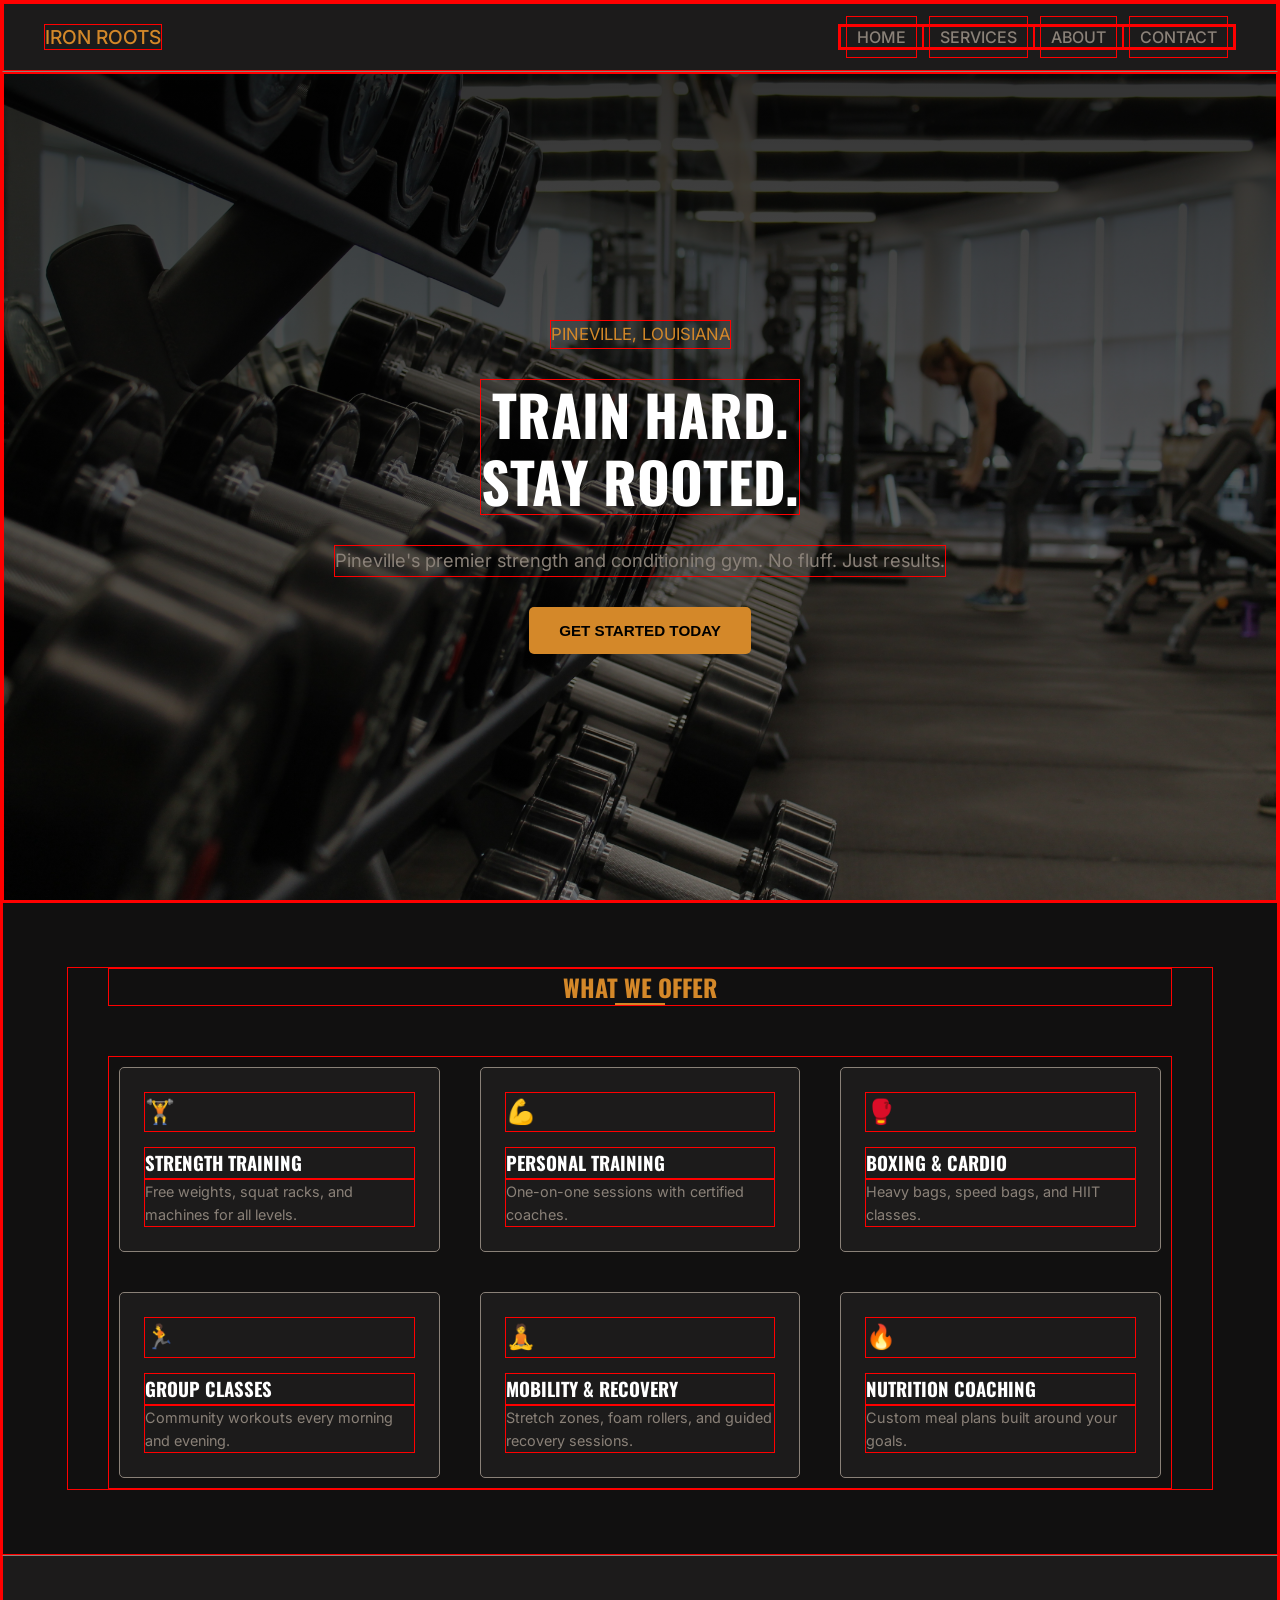
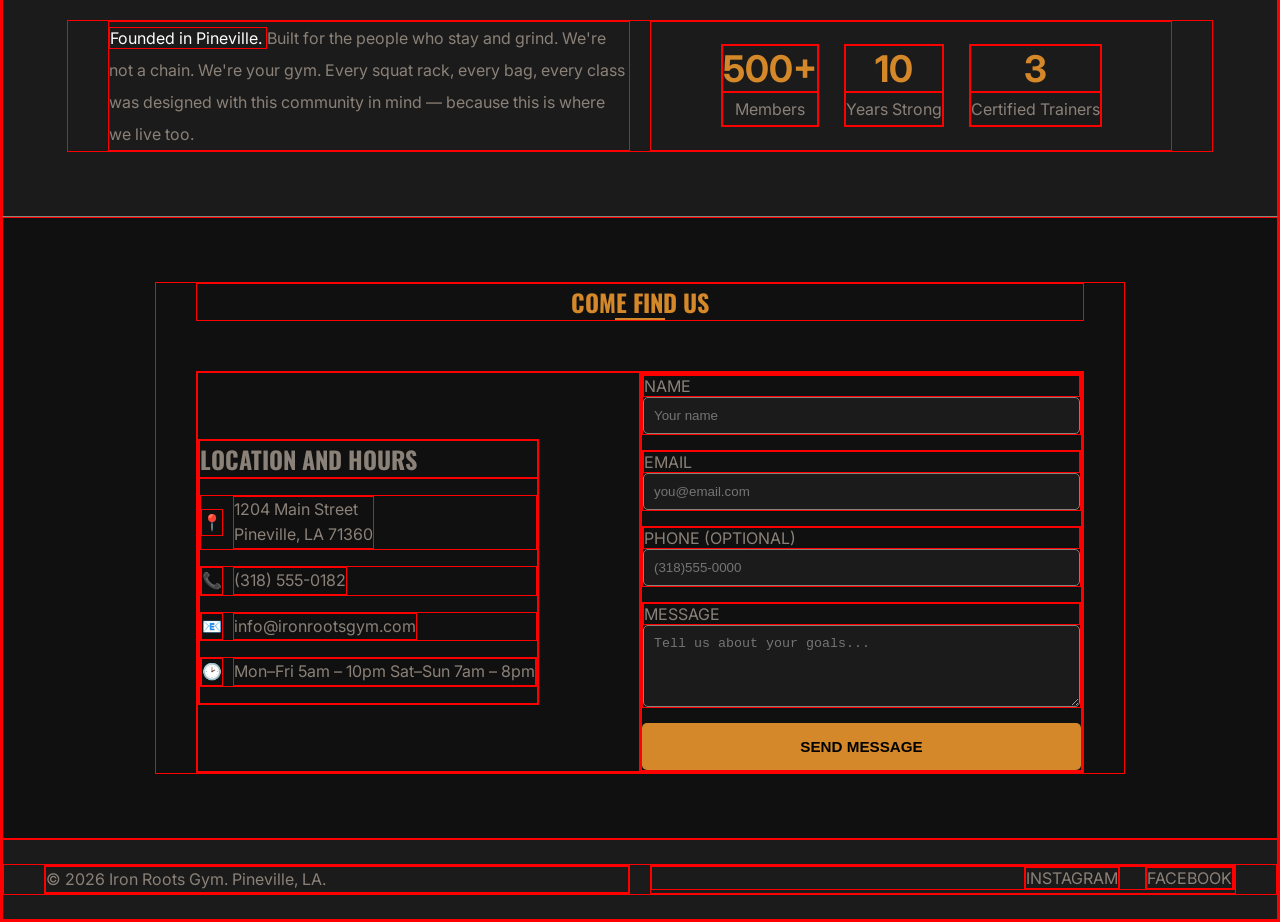
==== Iron-Roots/index.html @ d6eea3cb "Initial commit" ====
<!DOCTYPE html>
<html lang="en">

<head>
    <meta charset="UTF-8">
    <meta name="viewport" content="width=device-width, initial-scale=1.0">
    <link rel="stylesheet" href="css/style.css">
    <title>Iron Roots</title>
</head>

<body>
    <div class="navbar">
        <div class="container flex">
            <h1>IRON ROOTS</h1>
            <nav>
                <ul>
                    <li><a href="#">HOME</a></li>
                    <li><a href="#">SERVICES</a></li>
                    <li><a href="#">ABOUT</a></li>
                    <li><a href="#">CONTACT</a></li>
                </ul>
            </nav>
        </div>
    </div>

    <section class="home-page">
        <div class="container flex">
            <p class="home-page-location">PINEVILLE, LOUISIANA</p>
            <h1>TRAIN HARD.<br>STAY ROOTED.</h1>
            <p class="paragraph-text">Pineville's premier strength and conditioning gym. No fluff. Just
                results.</p>
            <button class="btn">GET STARTED TODAY</button>
        </div>
    </section>

    <section class="services bg-primary p-5">
        <div class="container">
            <h1 class="section-header short-border">WHAT WE OFFER</h1>
            <div class="grid">
                <div class="card p-2">
                    <h1>🏋️</h1>
                    <h3>STRENGTH TRAINING</h3>
                    <p class="paragraph-text">Free weights, squat racks, and machines for all levels.</p>
                </div>
                <div class="card p-2">
                    <h1>💪</h1>
                    <h3>PERSONAL TRAINING</h3>
                    <p class="paragraph-text">One-on-one sessions with certified coaches.</p>
                </div>
                <div class="card p-2">
                    <h1>🥊</h1>
                    <h3>BOXING & CARDIO</h3>
                    <p class="paragraph-text">Heavy bags, speed bags, and HIIT classes.</p>
                </div>
                <div class="card p-2">
                    <h1>🏃</h1>
                    <h3>GROUP CLASSES</h3>
                    <p class="paragraph-text">Community workouts every morning and evening.</p>
                </div>
                <div class="card p-2">
                    <h1>🧘</h1>
                    <h3>MOBILITY & RECOVERY</h3>
                    <p class="paragraph-text">Stretch zones, foam rollers, and guided recovery sessions.</p>
                </div>
                <div class="card p-2">
                    <h1>🔥</h1>
                    <h3>NUTRITION COACHING</h3>
                    <p class="paragraph-text">Custom meal plans built around your goals.</p>
                </div>
            </div>
        </div>
    </section>

    <section class="banner bg-secondary p-5">
        <div class="container grid grid-2">
            <p><span>Founded in Pineville. </span> Built for the people who stay and grind. We're not a chain. We're
                your gym. Every squat rack, every bag, every class was designed with this community in mind —
                because this is where we live too.</p>
            <div class="flex">
                <div>
                    <h1>500+</h1>
                    <p>Members</p>
                </div>
                <div>
                    <h1>10</h1>
                    <p>Years Strong</p>
                </div>
                <div>
                    <h1>3</h1>
                    <p>Certified Trainers</p>
                </div>
            </div>
        </div>
    </section>

    <section class="contact bg-primary p-5">
        <div class="container">
            <h1 class="section-header short-border">COME FIND US</h1>
            <div class="grid-2">
                <div class="contact-info flex">
                    <div class="contact-format">
                        <h2>LOCATION AND HOURS</h2>
                        <div class="contact-center">
                            <div class="contact-item flex">
                                <p>📍</p>
                                <p>1204 Main Street<br>
                                    Pineville, LA 71360</p>
                            </div>

                            <div class="contact-item flex">
                                <p>📞</p>
                                <p>(318) 555-0182</p>
                            </div>

                            <div class="contact-item flex">
                                <p>📧</p>
                                <p>info@ironrootsgym.com</p>
                            </div>

                            <div class="contact-item flex">
                                <p>🕑</p>
                                <p>Mon–Fri 5am – 10pm
                                    Sat–Sun 7am – 8pm</p>
                            </div>
                        </div>
                    </div>
                </div>

                <div class="contact-form">
                    <form>
                        <div class="form-control">
                            <label>NAME</label>
                            <input type="text" name="name" placeholder="Your name">
                        </div>
                        <div class="form-control">
                            <label>EMAIL</label>
                            <input type="email" name="email" placeholder="you@email.com">
                        </div>
                        <div class="form-control">
                            <label>PHONE (OPTIONAL)</label>
                            <input type="number" name="phone number" placeholder="(318)555-0000">
                        </div>
                        <div class="form-control">
                            <label>MESSAGE</label>
                            <textarea name="message" rows="4" cols="50"
                                placeholder="Tell us about your goals..."></textarea>
                        </div>
                        <input type="submit" value="SEND MESSAGE" class="btn">
                    </form>
                </div>
            </div>
        </div>
    </section>

    <footer class="footer py-2">
        <div class="container grid grid-2">
            <div class="copyright">
                <p>© 2026 Iron Roots Gym. Pineville, LA.</p>
            </div>

            <div class="social-media">
                <ul>
                    <li><a href="#">INSTAGRAM</a></li>
                    <li><a href="#">FACEBOOK</a></li>
                </ul>
            </div>
        </div>
    </footer>

</body>

</html>
---- Iron-Roots/css/style.css ----
@import url('https://fonts.googleapis.com/css2?family=Inter:ital,opsz,wght@0,14..32,100..900;1,14..32,100..900&family=Lato:wght@300&family=Oswald:wght@200..700&display=swap');


:root {
    --primary-color: #D48829;
    --secondary-color: #1C1B1B;
    --paragraph-text-color: #8A8178;
    --header-font: "Oswald", sans-serif;
    --paragraph-font: "Inter", sans-serif;
    --primary-background-color: #111010;
    --secondary-background-color: #1C1B1B
}

* {
    box-sizing: border-box;
    margin: 0;
    padding: 0;
    list-style: none;
    border: 1px solid red;
}

a {
    text-decoration: none;
}

p {
    line-height: 1.6;
}


.container {
    max-width: 1600px;
    margin: 0 auto;
    padding: 0 40px;
}

.flex {
    display: flex;
    justify-content: center;
    align-items: center;
    height: 100%;
}

/* NAVBAR */

.navbar {
    background-color: var(--secondary-color);
    color: var(--primary-color);
    height: 70px;
    font-family: var(--paragraph-font);
    border-bottom: 1px solid #8A8178;
    position: sticky;
    top: 0;
    z-index: 999;
}

.navbar .flex {
    justify-content: space-between;
}

.navbar ul {
    display: flex;
}

.navbar li {
    cursor: pointer;
}

.navbar a {
    padding: 10px;
    margin: 0 5px;
    color: var(--paragraph-text-color);
    font-size: 1rem;
    font-weight: 500;
}

.navbar a:hover {
    color: var(--primary-color);
    transition: 0.3s ease;
}

.navbar a:focus {
    color: var(--primary-color);
    border-bottom: 2px solid var(--primary-color);
}

.navbar h1 {
    font-size: 1.2rem;
    font-weight: 500;
}

/* Home Page */
.home-page {
    background-image:  linear-gradient(rgba(0, 0, 0, 0.8), rgba(0, 0, 0, 0.5)), 
    url("../images/gym-background.jpeg");
    background-size: cover;
    background-repeat: no-repeat;
    height: calc(100vh - 70px);
    text-align: center;
}

.home-page .flex {
    flex-direction: column;
    gap: 30px;
}

.home-page-location {
    font-size: 1.05rem;
    color: var(--primary-color);
    font-family: var(--paragraph-font);
}

.home-page h1 {
    color: white;
    font-family: var(--header-font);
    font-weight: 700;
    font-size: 3.5rem;
    line-height: 1.2;
}

.paragraph-text {
    color: var(--paragraph-text-color);
    font-family: var(--paragraph-font);
    font-size: 1.15rem;
}

.btn {
    background-color: var(--primary-color);
    padding: 15px 30px;
    border-radius: 5px;
    border: none;
    font-size: 0.95rem;
    font-weight: 600;
}

/* Services */
.card {
    background-color: var(--secondary-background-color);
    padding: 20px;
    margin: 10px;
    color: white;
    line-height: 1.6;
    border: 1px solid #8A8178;
    border-radius: 5px;
}


.section-header {
    font-family: var(--header-font);
    color: var(--primary-color);
    text-align: center;
    margin-bottom: 50px;
}

.short-border {
    position: relative;
}

.short-border::after {
    content: "";
    position: absolute;
    bottom: 0;
    left: 50%;
    transform: translateX(-50%);
    width: 50px;
    height: 2px;
    background: #D48829;
}

.services .card h1 {
    margin-bottom: 15px;
}


.services .card h3 {
    font-family: var(--header-font);
}

.services .card p {
    font-size: 0.9rem;
}

/* Banner */
.banner .flex {
   text-align: center;
   gap: 25px;
}

.banner {
    font-family: var(--paragraph-font);
    border-top: 1px solid #8A8178;
    border-bottom: 1px solid #8A8178;
}

.banner p {
    color: var(--paragraph-text-color);
    line-height: 2;
}

.banner p span {
    color: white;
}

.banner h1 {
    color: var(--primary-color);
    font-size: 2.3rem;
}

/* Contact */
.contact {
    display: flex;
}

.contact .flex {
    justify-content: flex-start;
}


.contact-format .flex{
    gap: 10px;
}

.contact-info .contact-format h2 {
    font-family: var(--header-font);
    color: var(--paragraph-text-color);
}

.contact-info .contact-format p {
    font-family: var(--paragraph-font);
    color: var(--paragraph-text-color);
}

.contact-center {
    flex-direction: row;
}

.contact-item {
    margin: 1rem 0;
}

/* Contact Form */
.contact-form form {
    display: flex;
    flex-direction: column;
    gap: 15px;
}

.form-control {
    display: flex;
    flex-direction: column;
}

.form-control label {
    font-family: var(--paragraph-font);
    color: var(--paragraph-text-color);
}

input[type="text"],
input[type="email"],
input[type="number"] {
    background-color: var(--secondary-background-color);
    border: 1px solid #8A8178;
    border-radius: 5px;
    padding: 10px;
}

.form-control textarea {
    background-color: var(--secondary-background-color);
    border: 1px solid #8A8178;
    border-radius: 5px;
    padding: 10px;
}

/* Footer */
.footer {
    background-color: var(--secondary-background-color);
    color: var(--paragraph-text-color);
    font-family: var(--paragraph-font);
}

.container .footer {
    display: flex;
    align-items: center;
}

.footer .social-media ul {
    display: flex;
    justify-content: flex-end;
    gap: 25px;
}

.social-media a {
    color: var(--paragraph-text-color);
}

.social-media a:hover {
    color: var(--primary-color);
    transition: 0.3s ease;
    text-decoration: none;
}

/* Utilities */
.bg-primary {
   background-color: var(--primary-background-color); 
}

.bg-secondary {
    background-color: var(--secondary-background-color);
}

.grid {
    display: grid;
    grid-template-columns: repeat(3, 1fr);
    gap: 20px;
}

.grid-2 {
    display: grid;
    grid-template-columns: repeat(2, 1fr);
}

.my-1 {
    margin: 1rem 0;
}
.my-2 {
    margin: 1.5rem 0;
}
.my-3 {
    margin: 2rem 0;
}
.my-4 {
    margin: 3rem 0;
}
.my-5 {
    margin: 4rem 0;
}

.m-1 {
    margin: 1rem;
}
.m-2 {
    margin: 1.5rem;
}
.m-3 {
    margin: 2rem;
}
.m-4 {
    margin: 3rem;
}
.m-5 {
    margin: 4rem;
}

.py-1 {
    padding: 1rem 0;
}
.py-2 {
    padding: 1.5rem 0;
}
.py-3 {
    padding: 2rem 0;
}
.py-4 {
    padding: 3rem 0;
}
.py-5 {
    padding: 4rem 0;
}

.p-1 {
    padding: 1rem;
}
.p-2 {
    padding: 1.5rem;
}
.p-3 {
    padding: 2rem;
}
.p-4 {
    padding: 3rem;
}
.p-5 {
    padding: 4rem;
}

/* Media Queries */
@media(max-width: 768px) {
    .navbar .flex{
        flex-direction: column;
    }

    .grid, .grid-2 {
        grid-template-columns: 1fr;
    }
}
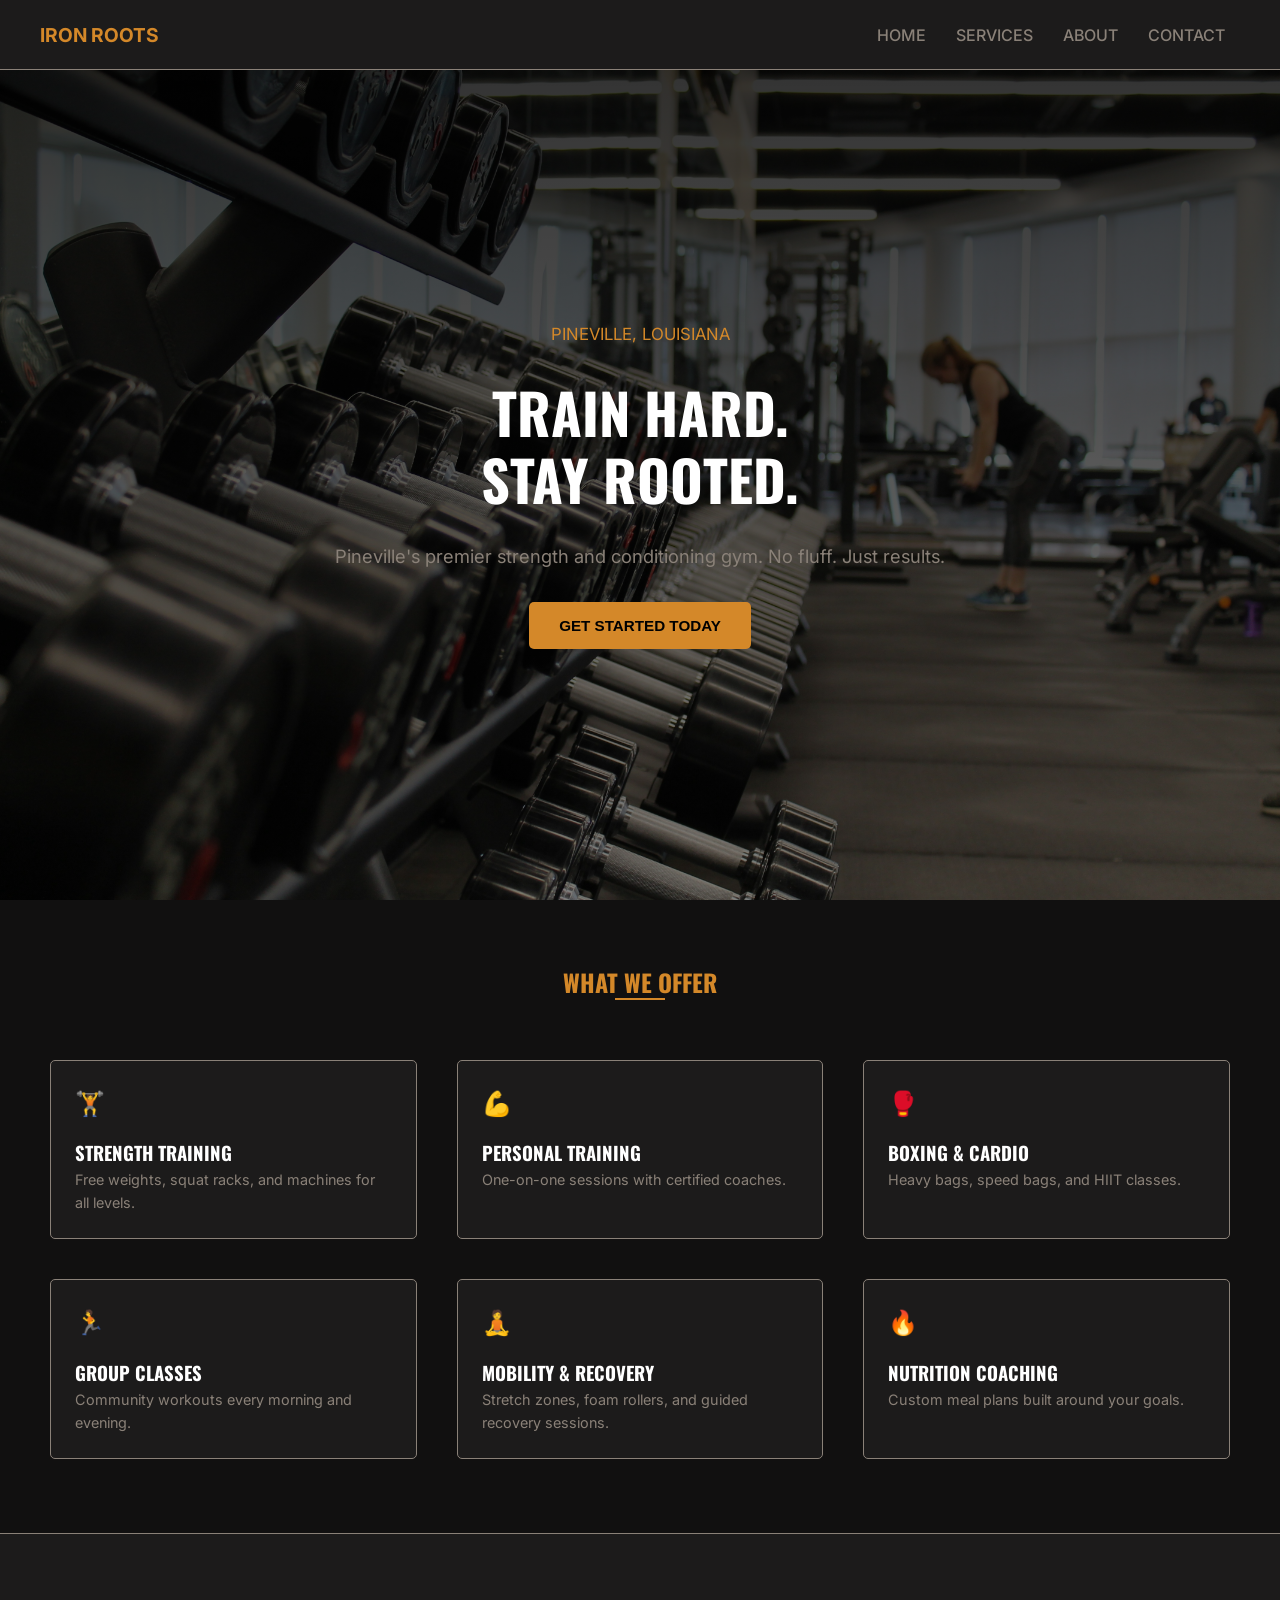
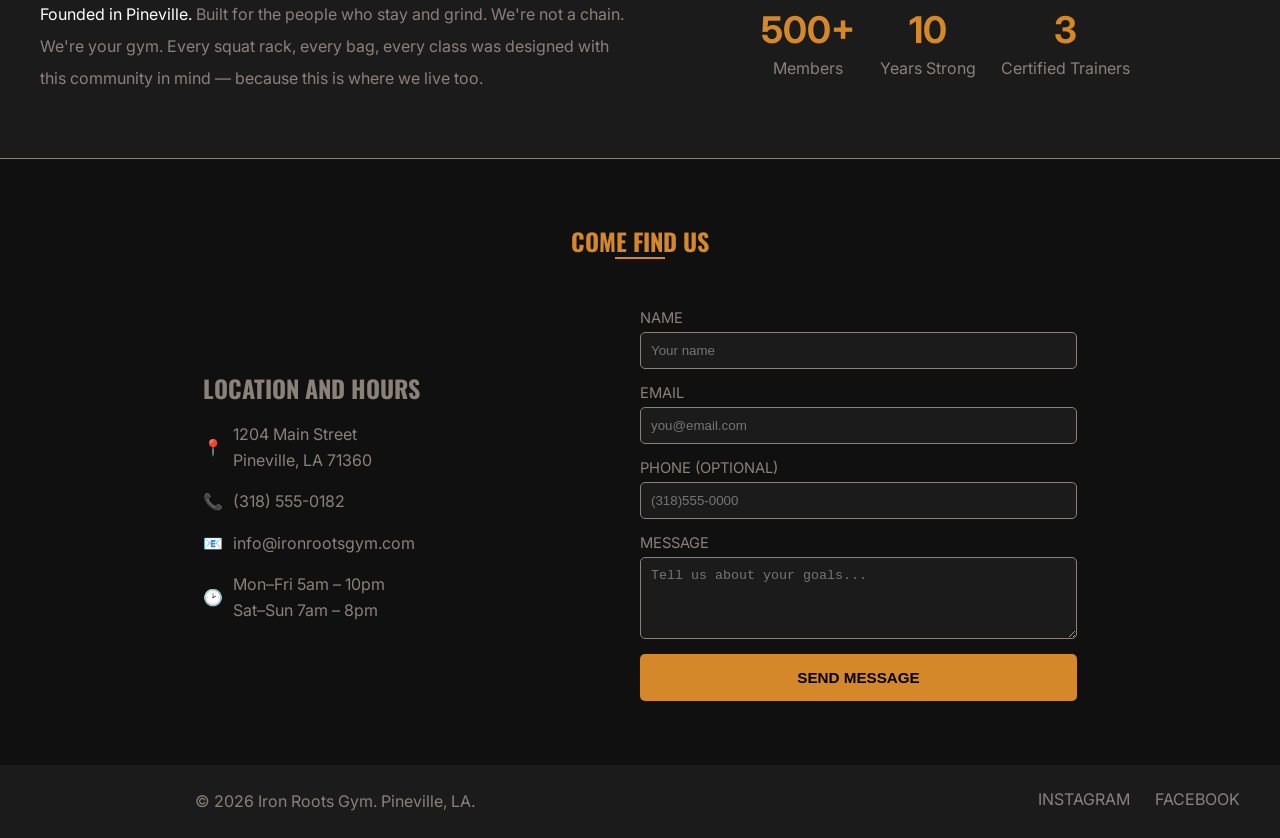
==== commit 646e2454: "responsive design" ====
--- a/Iron-Roots/index.html
+++ b/Iron-Roots/index.html
@@ -33,7 +33,7 @@
         </div>
     </section>
 
-    <section class="services bg-primary p-5">
+    <section class="services bg-primary py-5">
         <div class="container">
             <h1 class="section-header short-border">WHAT WE OFFER</h1>
             <div class="grid">
@@ -71,7 +71,7 @@
         </div>
     </section>
 
-    <section class="banner bg-secondary p-5">
+    <section class="banner bg-secondary py-5">
         <div class="container grid grid-2">
             <p><span>Founded in Pineville. </span> Built for the people who stay and grind. We're not a chain. We're
                 your gym. Every squat rack, every bag, every class was designed with this community in mind —
@@ -93,7 +93,7 @@
         </div>
     </section>
 
-    <section class="contact bg-primary p-5">
+    <section class="contact bg-primary py-5">
         <div class="container">
             <h1 class="section-header short-border">COME FIND US</h1>
             <div class="grid-2">
@@ -119,7 +119,7 @@
 
                             <div class="contact-item flex">
                                 <p>🕑</p>
-                                <p>Mon–Fri 5am – 10pm
+                                <p>Mon–Fri 5am – 10pm<br>
                                     Sat–Sun 7am – 8pm</p>
                             </div>
                         </div>
--- a/Iron-Roots/css/style.css
+++ b/Iron-Roots/css/style.css
@@ -16,7 +16,6 @@
     margin: 0;
     padding: 0;
     list-style: none;
-    border: 1px solid red;
 }
 
 a {
@@ -86,7 +85,7 @@
 
 .navbar h1 {
     font-size: 1.2rem;
-    font-weight: 500;
+    font-weight: 700;
 }
 
 /* Home Page */
@@ -253,6 +252,8 @@
 .form-control label {
     font-family: var(--paragraph-font);
     color: var(--paragraph-text-color);
+    font-size: 0.92rem;
+    margin-bottom: 5px;
 }
 
 input[type="text"],
@@ -262,6 +263,7 @@
     border: 1px solid #8A8178;
     border-radius: 5px;
     padding: 10px;
+    width: 100%;
 }
 
 .form-control textarea {
@@ -269,6 +271,7 @@
     border: 1px solid #8A8178;
     border-radius: 5px;
     padding: 10px;
+    width: 100%;
 }
 
 /* Footer */
@@ -276,6 +279,7 @@
     background-color: var(--secondary-background-color);
     color: var(--paragraph-text-color);
     font-family: var(--paragraph-font);
+    text-align: center;
 }
 
 .container .footer {
@@ -385,11 +389,46 @@
 
 /* Media Queries */
 @media(max-width: 768px) {
+    .navbar .container {
+        padding: 1rem;
+    }
+
     .navbar .flex{
         flex-direction: column;
     }
 
+    .navbar h1 {
+        margin-bottom: 5px;
+        font-size: 1.5rem;
+        font-weight: 600;
+    }
+
+    .banner .flex {
+        align-items: flex-start;
+    }
+
+    .banner .flex p {
+        line-height: 1;
+    }
+
     .grid, .grid-2 {
         grid-template-columns: 1fr;
     }
-}
+
+    .contact .container {
+        justify-content: flex-start;
+    }
+
+    .contact-form form {
+        padding: 0 1rem;
+    }
+
+    .contact-format {
+        margin-bottom: 20px
+    }
+
+    .footer .social-media ul {
+        align-items: center;
+        justify-content: center;
+    }
+}
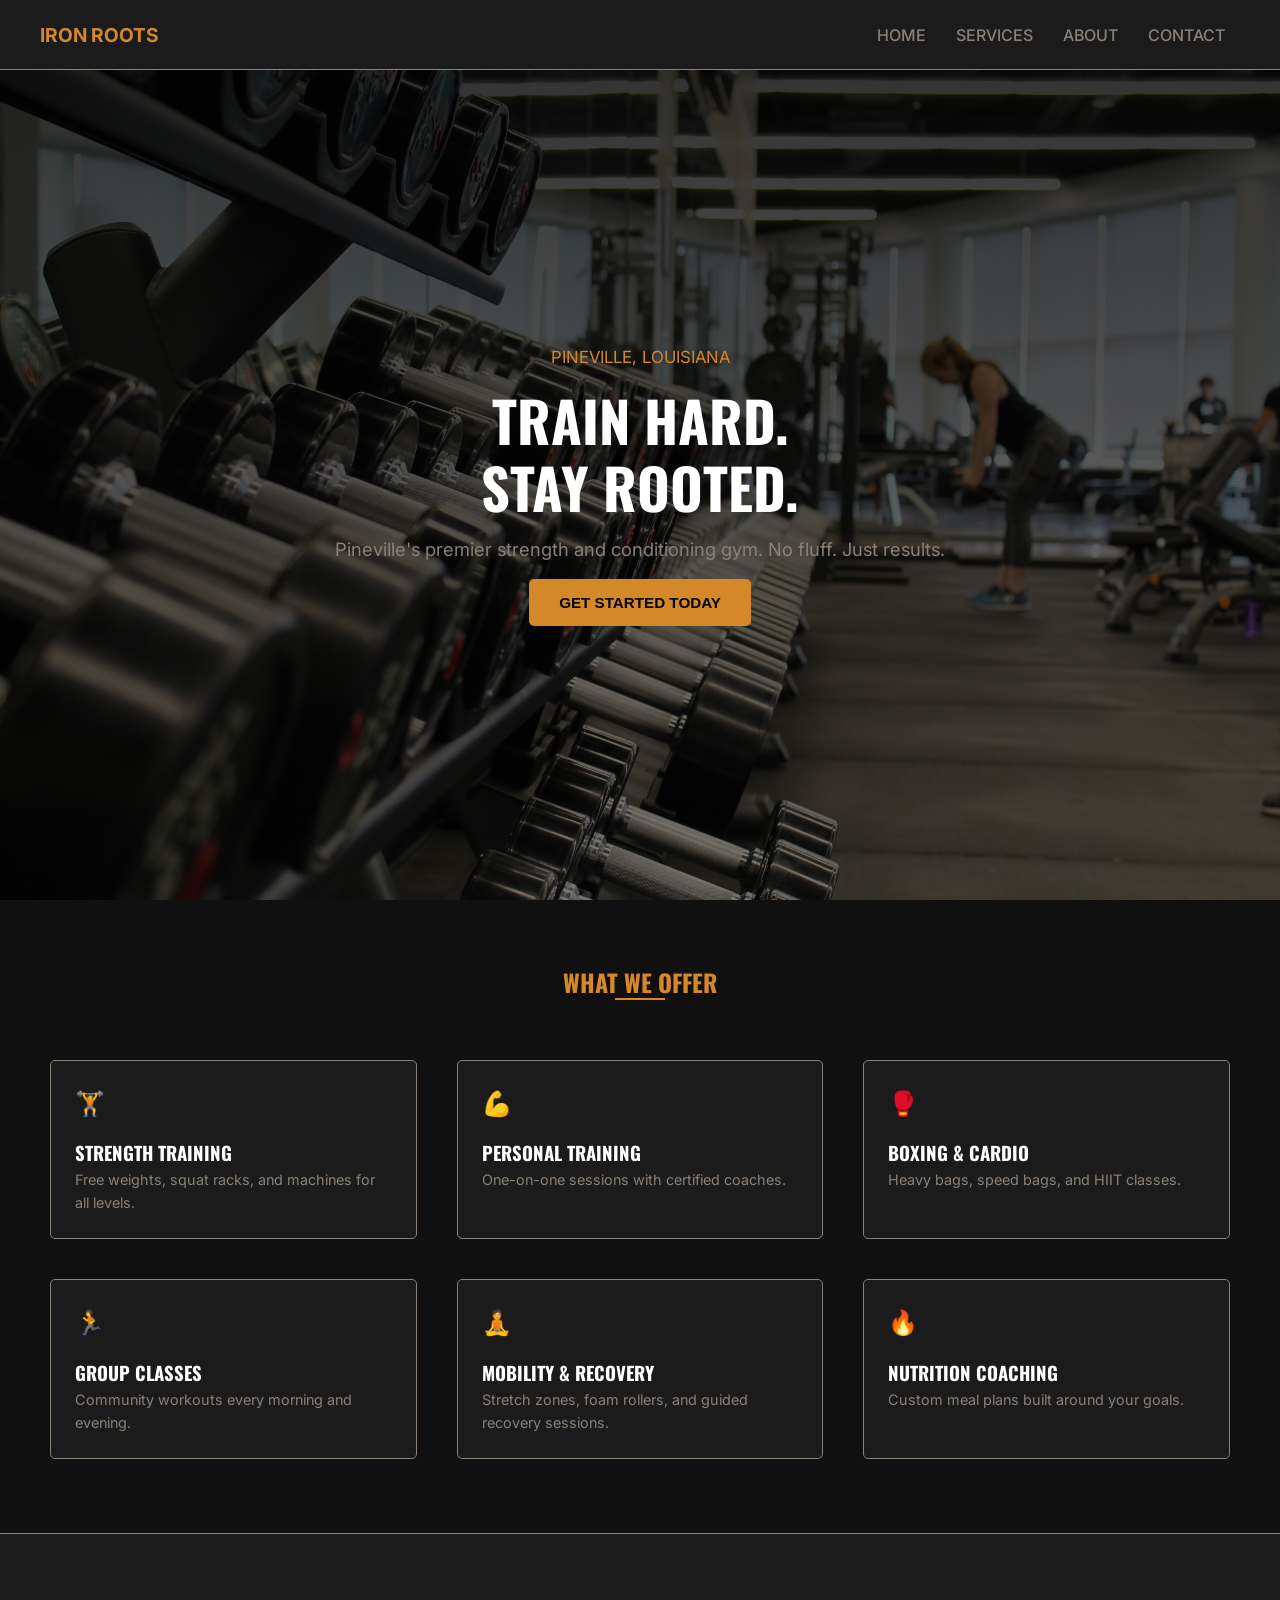
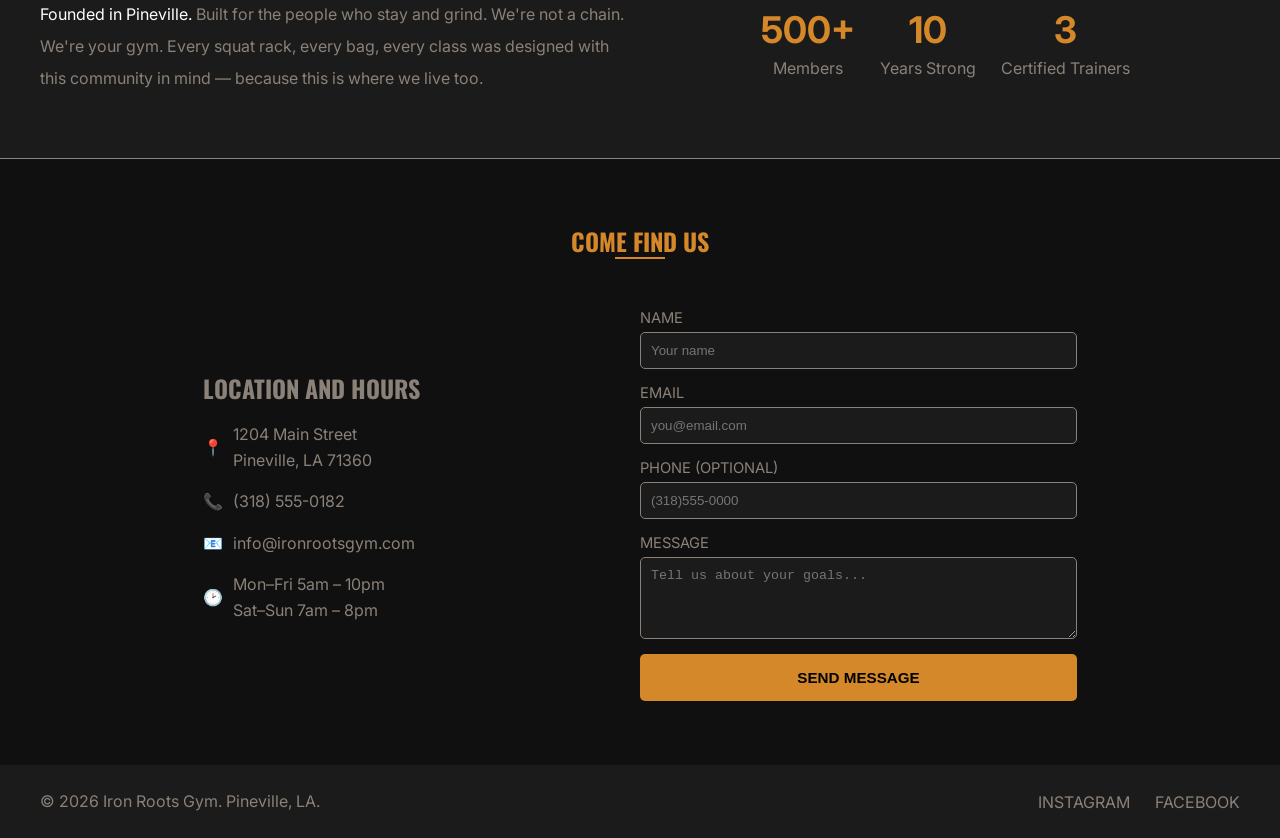
==== commit fab9f521: "fix footer alignment" ====
--- a/Iron-Roots/index.html
+++ b/Iron-Roots/index.html
@@ -153,7 +153,7 @@
     </section>
 
     <footer class="footer py-2">
-        <div class="container grid grid-2">
+        <div class="container flex">
             <div class="copyright">
                 <p>© 2026 Iron Roots Gym. Pineville, LA.</p>
             </div>
--- a/Iron-Roots/css/style.css
+++ b/Iron-Roots/css/style.css
@@ -98,9 +98,13 @@
     text-align: center;
 }
 
+.home-page .container {
+    animation: slideInFromBottom 1.5s ease-in;
+}
+
 .home-page .flex {
     flex-direction: column;
-    gap: 30px;
+    gap: 15px;
 }
 
 .home-page-location {
@@ -130,6 +134,12 @@
     border: none;
     font-size: 0.95rem;
     font-weight: 600;
+    cursor: pointer;
+    transition: background-color 0.3s ease-in-out;
+}
+
+.btn:hover {
+    background-color: #b8711f;
 }
 
 /* Services */
@@ -141,6 +151,11 @@
     line-height: 1.6;
     border: 1px solid #8A8178;
     border-radius: 5px;
+    transition: transform 0.3s ease;
+}
+
+.card:hover {
+    transform: translateY(-5px);
 }
 
 
@@ -282,6 +297,10 @@
     text-align: center;
 }
 
+.footer .flex {
+    justify-content: space-between;
+}
+
 .container .footer {
     display: flex;
     align-items: center;
@@ -301,6 +320,18 @@
     color: var(--primary-color);
     transition: 0.3s ease;
     text-decoration: none;
+}
+
+/* Animations */
+@keyframes slideInFromBottom {
+    0% {
+        opacity: 1;
+        transform: translateY(0);
+    }
+    100% {
+        opacity: 1;
+        transform: translateX(0);
+    }
 }
 
 /* Utilities */
